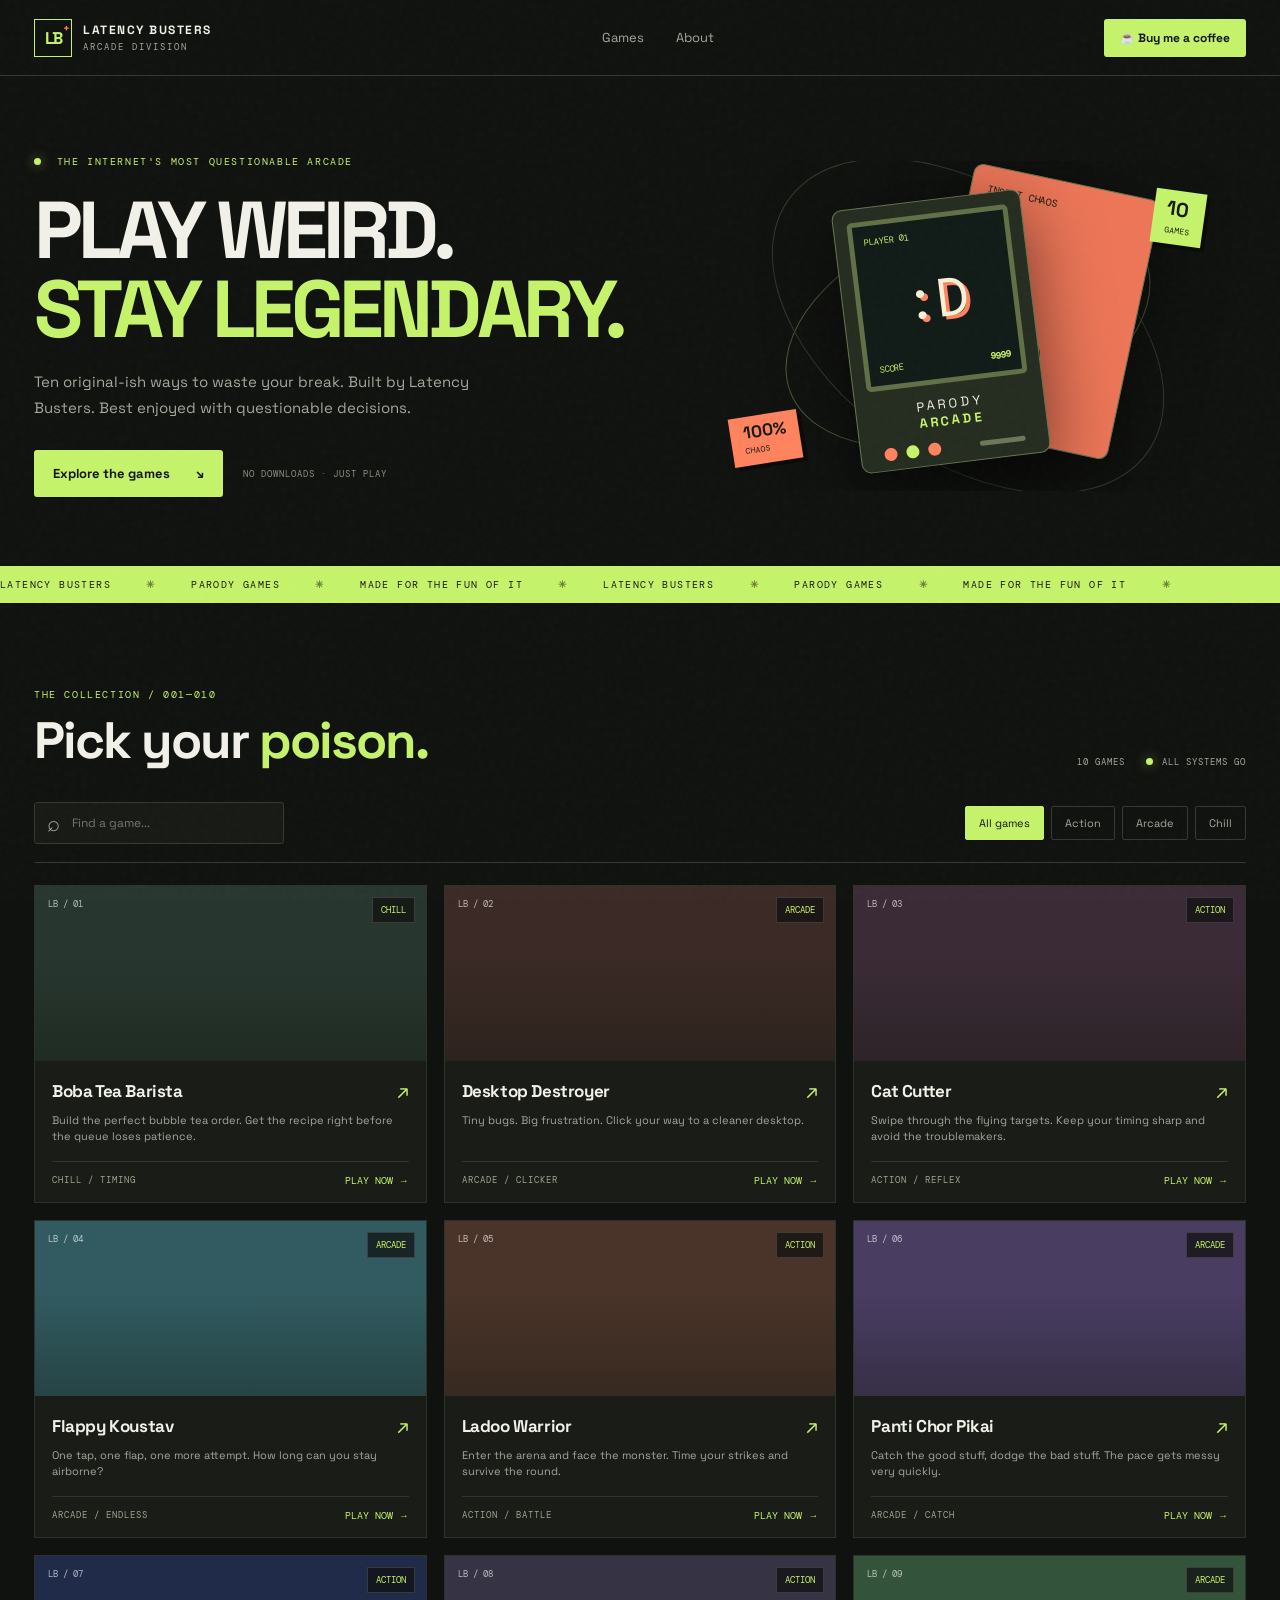
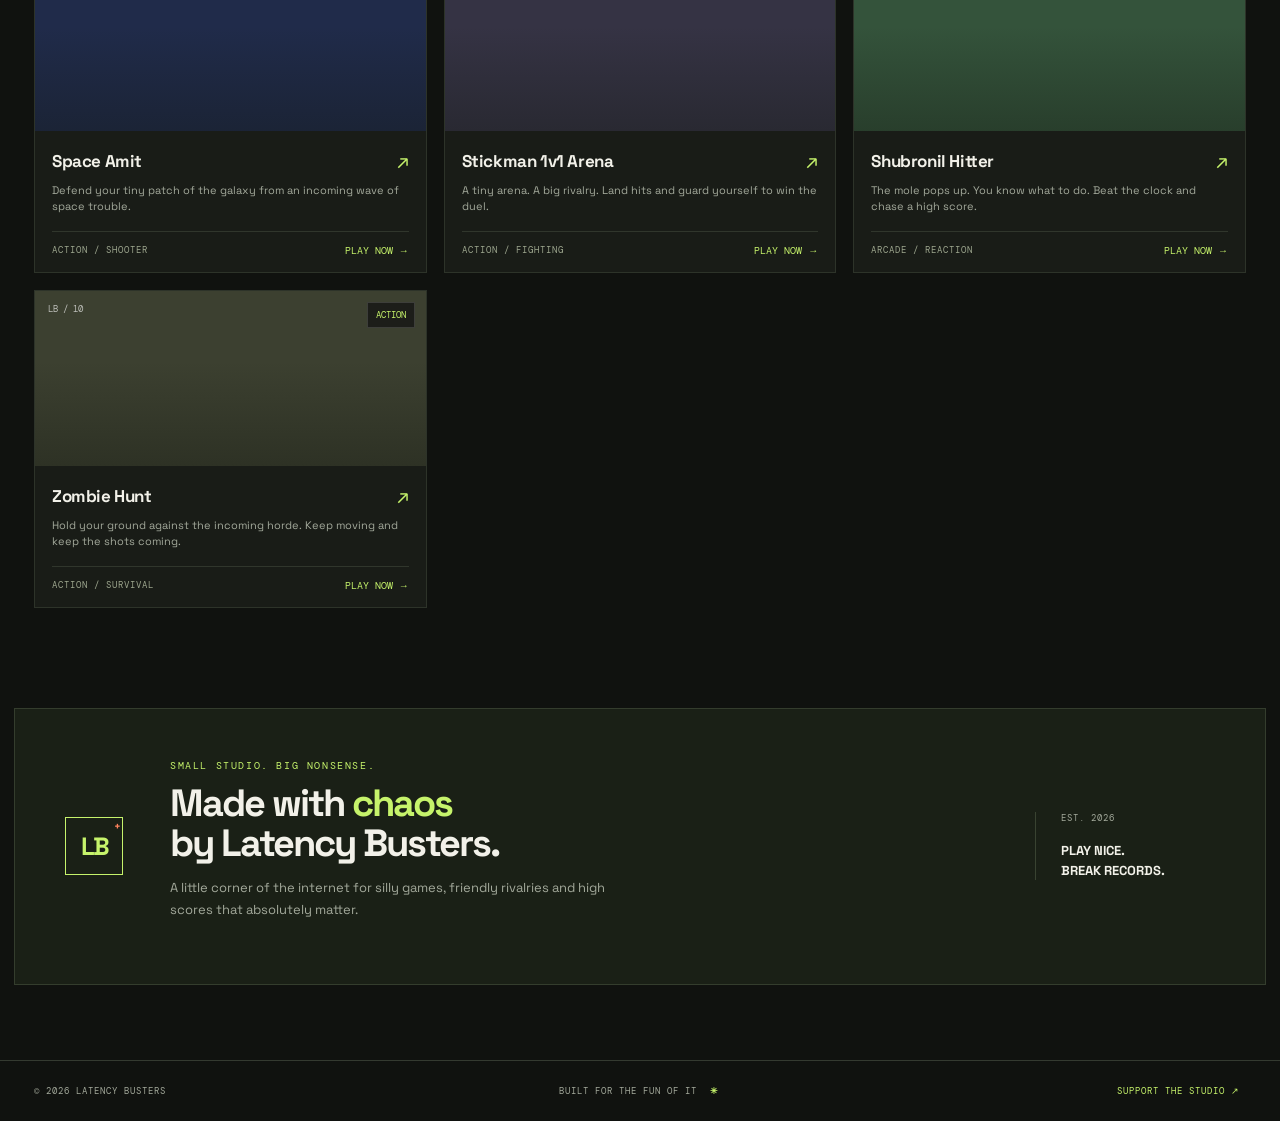
==== index.html @ 178f2580 "Add files via upload" ====
<!doctype html>
<html lang="en">
<head>
<meta charset="utf-8"><meta name="viewport" content="width=device-width,initial-scale=1,viewport-fit=cover">
<meta name="theme-color" content="#10120f"><meta name="description" content="Parody Games by Latency Busters — a collection of chaotic mini games.">
<title>Parody Games — Latency Busters</title><link rel="stylesheet" href="style.css">
</head>
<body>
<div class="noise"></div>
<header class="topbar">
 <a class="brand" href="#" aria-label="Parody Games home"><span class="brand-mark">LB<span>+</span></span><span class="brand-copy">LATENCY BUSTERS<small>ARCADE DIVISION</small></span></a>
 <nav><a href="#games">Games</a><a href="#about">About</a></nav>
 <button class="coffee top-coffee" id="coffeeTop">☕ <span>Buy me a coffee</span></button>
</header>
<main>
 <section class="hero">
  <div class="hero-copy">
   <div class="eyebrow"><i></i> THE INTERNET'S MOST QUESTIONABLE ARCADE</div>
   <h1>PLAY WEIRD.<br><em>STAY LEGENDARY.</em></h1>
   <p>Ten original-ish ways to waste your break. Built by Latency Busters. Best enjoyed with questionable decisions.</p>
   <div class="hero-actions"><a class="primary" href="#games">Explore the games <b>↘</b></a><span class="hero-note">NO DOWNLOADS · JUST PLAY</span></div>
  </div>
  <div class="hero-art" aria-label="Arcade illustration">
   <div class="orbit orbit-a"></div><div class="orbit orbit-b"></div><div class="arcade-card card-back"><span>INSERT CHAOS</span><b>LB</b></div>
   <div class="arcade-card card-front"><div class="screen"><span class="screen-label">PLAYER 01</span><div class="pixel-face">:D</div><span class="screen-score">SCORE <b>9999</b></span></div><div class="machine-brand">PARODY <strong>ARCADE</strong></div><div class="machine-controls"><i></i><i></i><i></i><span></span></div></div>
   <div class="sticker sticker-one">10<br><small>GAMES</small></div><div class="sticker sticker-two">100%<br><small>CHAOS</small></div>
  </div>
 </section>
 <section class="ticker"><div>LATENCY BUSTERS <b>✳</b> PARODY GAMES <b>✳</b> MADE FOR THE FUN OF IT <b>✳</b> LATENCY BUSTERS <b>✳</b> PARODY GAMES <b>✳</b> MADE FOR THE FUN OF IT <b>✳</b></div></section>
 <section class="library" id="games">
  <div class="section-head"><div><div class="eyebrow">THE COLLECTION / 001—010</div><h2>Pick your <em>poison.</em></h2></div><div class="library-meta"><span id="gameCount">10 GAMES</span><span class="live-dot"></span> ALL SYSTEMS GO</div></div>
  <div class="tools"><label class="search"><span>⌕</span><input id="search" placeholder="Find a game..." autocomplete="off"></label><div class="filters" id="filters"><button class="filter active" data-filter="all">All games</button><button class="filter" data-filter="action">Action</button><button class="filter" data-filter="arcade">Arcade</button><button class="filter" data-filter="chill">Chill</button></div></div>
  <div class="game-grid" id="gameGrid"></div>
  <div class="empty" id="empty" hidden>No games found. Try another search.</div>
 </section>
 <section class="about" id="about"><div class="about-mark">LB<span>+</span></div><div><div class="eyebrow">SMALL STUDIO. BIG NONSENSE.</div><h2>Made with <em>chaos</em><br>by Latency Busters.</h2><p>A little corner of the internet for silly games, friendly rivalries and high scores that absolutely matter.</p></div><div class="about-side"><span>EST. 2026</span><b>PLAY NICE.<br>BREAK RECORDS.</b></div></section>
</main>
<footer><span>© 2026 LATENCY BUSTERS</span><span>BUILT FOR THE FUN OF IT <b>✳</b></span><button class="text-coffee" id="coffeeFooter">SUPPORT THE STUDIO ↗</button></footer>
<div class="modal" id="gameModal" aria-hidden="true"><div class="modal-panel game-panel"><div class="modal-head"><div><span class="eyebrow">NOW PLAYING</span><h2 id="modalTitle">Game</h2></div><button class="close" id="closeGame" aria-label="Close game">×</button></div><div class="game-toolbar"><span id="gameHint">Tap or click to play</span><div><span class="score-pill">SCORE <b id="score">0</b></span><button class="mini-btn" id="restart">↻ Restart</button><button class="mini-btn" id="fullscreen">⛶</button></div></div><div class="stage-wrap"><canvas id="gameCanvas" width="900" height="560"></canvas><div class="game-overlay" id="gameOverlay"><div class="overlay-box"><span class="eyebrow">READY?</span><h3 id="overlayTitle">Let's play.</h3><p id="overlayText">Tap start when you're ready.</p><button class="primary" id="startGame">START GAME <b>→</b></button></div></div></div><div class="mobile-controls" id="mobileControls"><button data-control="left">◀</button><button data-control="action">●</button><button data-control="right">▶</button></div><p class="game-footnote">Tip: On mobile, use touch controls or tap directly on the game.</p></div></div>
<div class="modal" id="coffeeModal" aria-hidden="true"><div class="modal-panel coffee-panel"><button class="close" id="closeCoffee" aria-label="Close">×</button><div class="coffee-icon">☕</div><div class="eyebrow">KEEP THE CHAOS ALIVE</div><h2>Buy us a <em>coffee.</em></h2><p>If you enjoyed the games, you can support the tiny studio behind them. Every little bit helps us build more nonsense.</p><div class="upi-box"><span>UPI ID</span><b id="upiText">7001536469@fam</b><button id="copyUpi">COPY</button></div><img class="qr" id="upiQr" alt="UPI payment QR code"><a class="primary pay-link" id="upiPay" href="#">OPEN UPI APP <b>↗</b></a><small class="fineprint">Scan with any UPI app. Please enter an amount of your choice.</small></div></div>
<script src="app.js"></script>
</body></html>
---- style.css ----
@import url('https://fonts.googleapis.com/css2?family=DM+Mono:wght@400;500&family=Space+Grotesk:wght@400;500;600;700&display=swap');
:root{--bg:#10120f;--panel:#191c17;--panel2:#20251e;--ink:#f2f1e9;--muted:#a3a99b;--lime:#c6f36b;--line:#343a30;--orange:#ff835e}*{box-sizing:border-box}html{scroll-behavior:smooth}body{margin:0;background:var(--bg);color:var(--ink);font-family:'Space Grotesk',sans-serif;overflow-x:hidden}.noise{pointer-events:none;position:fixed;inset:0;opacity:.035;z-index:10;background-image:url("data:image/svg+xml,%3Csvg viewBox='0 0 180 180' xmlns='http://www.w3.org/2000/svg'%3E%3Cfilter id='n'%3E%3CfeTurbulence type='fractalNoise' baseFrequency='.9' numOctaves='3' stitchTiles='stitch'/%3E%3C/filter%3E%3Crect width='100%25' height='100%25' filter='url(%23n)' opacity='.7'/%3E%3C/svg%3E")}.topbar{height:76px;max-width:1320px;margin:auto;padding:0 34px;display:flex;align-items:center;border-bottom:1px solid var(--line);position:relative;z-index:2}.brand{display:flex;gap:11px;align-items:center;color:inherit;text-decoration:none}.brand-mark,.about-mark{width:38px;height:38px;border:1px solid var(--lime);color:var(--lime);display:grid;place-items:center;font-weight:700;letter-spacing:-2px;font-size:17px;position:relative}.brand-mark span,.about-mark span{font-size:11px;position:absolute;right:3px;top:1px;color:var(--orange)}.brand-copy{font-size:12px;font-weight:700;letter-spacing:1.5px}.brand-copy small{display:block;color:var(--muted);font:9px 'DM Mono';letter-spacing:2px;margin-top:3px}.topbar nav{display:flex;gap:32px;margin:auto;font-size:13px}.topbar nav a{color:var(--muted);text-decoration:none}.topbar nav a:hover{color:var(--lime)}button{font:inherit;cursor:pointer}.coffee{background:var(--lime);border:0;color:#14170f;padding:11px 16px;font-weight:700;font-size:12px;border-radius:3px}.coffee:hover,.primary:hover{transform:translateY(-2px);filter:brightness(1.08)}.hero{max-width:1320px;margin:auto;min-height:490px;padding:78px 34px 68px;display:grid;grid-template-columns:1fr .9fr;align-items:center;gap:40px}.eyebrow{font:10px 'DM Mono',monospace;letter-spacing:1.6px;color:var(--lime)}.eyebrow i,.live-dot{display:inline-block;width:7px;height:7px;background:var(--lime);border-radius:50%;margin-right:8px;box-shadow:0 0 12px #c6f36b80}.hero h1{font-size:clamp(48px,6.3vw,84px);line-height:.98;letter-spacing:-5px;margin:23px 0 20px;font-weight:700}.hero h1 em,.section-head h2 em,.about h2 em,.coffee-panel h2 em{font-style:normal;color:var(--lime)}.hero-copy>p{max-width:450px;color:var(--muted);font-size:15px;line-height:1.7}.hero-actions{display:flex;align-items:center;gap:20px;margin-top:30px}.primary{display:inline-flex;gap:26px;align-items:center;padding:15px 19px;background:var(--lime);color:#14170f;text-decoration:none;border:0;border-radius:3px;font-weight:700;font-size:13px;transition:.2s}.hero-note{font:9px 'DM Mono';letter-spacing:1px;color:#8a9182}.hero-art{height:330px;position:relative;display:grid;place-items:center;overflow:hidden}.orbit{position:absolute;border:1px solid #4b5b38;border-radius:50%;transform:rotate(-20deg)}.orbit-a{width:380px;height:220px}.orbit-b{width:440px;height:270px;transform:rotate(35deg);border-color:#303c2a}.arcade-card{position:absolute;width:190px;height:265px;border:1px solid #67754f;border-radius:10px;background:#222b1d;box-shadow:0 20px 70px #0008}.card-back{transform:translate(73px,-15px) rotate(12deg);background:#ed7657;color:#191a13;display:flex;flex-direction:column;justify-content:space-between;padding:16px;font:10px 'DM Mono'}.card-back b{font-size:82px;letter-spacing:-9px}.card-front{transform:translate(-27px,5px) rotate(-7deg);padding:13px;background:#252c20}.screen{height:170px;background:#111b17;border:5px solid #617047;border-radius:5px;padding:10px;display:flex;flex-direction:column;justify-content:space-between;color:var(--lime);font:9px 'DM Mono'}.pixel-face{font-size:54px;text-align:center;color:#f7f1d5;text-shadow:3px 3px var(--orange)}.screen-score{display:flex;justify-content:space-between}.machine-brand{text-align:center;margin:12px;font-size:13px;letter-spacing:3px}.machine-brand strong{color:var(--lime)}.machine-controls{display:flex;align-items:center;gap:9px;padding:0 10px}.machine-controls i{width:13px;height:13px;background:var(--orange);border-radius:50%}.machine-controls i:nth-child(2){background:var(--lime)}.machine-controls span{height:5px;width:46px;background:#6c775a;border-radius:5px;margin-left:auto}.sticker{position:absolute;background:var(--lime);color:#171a12;padding:9px 13px;font-weight:700;font-size:20px;line-height:.9;transform:rotate(8deg);box-shadow:4px 4px 0 #0006}.sticker small{font:8px 'DM Mono'}.sticker-one{top:30px;right:42px}.sticker-two{bottom:28px;left:40px;background:var(--orange);transform:rotate(-9deg);font-size:17px}.ticker{overflow:hidden;background:var(--lime);color:#171a12;padding:12px 0;white-space:nowrap;font:10px 'DM Mono';letter-spacing:1.4px}.ticker div{width:max-content;animation:marquee 35s linear infinite}.ticker b{margin:0 28px;color:#687f35}@keyframes marquee{to{transform:translateX(-50%)}}.library{max-width:1320px;margin:auto;padding:85px 34px 100px}.section-head{display:flex;align-items:end;justify-content:space-between}.section-head h2,.about h2{font-size:clamp(34px,4vw,52px);letter-spacing:-2px;line-height:1.05;margin:13px 0 0}.library-meta{font:9px 'DM Mono';letter-spacing:1px;color:var(--muted);display:flex;align-items:center;gap:9px}.library-meta .live-dot{margin:0 0 0 12px}.tools{display:flex;justify-content:space-between;gap:15px;align-items:center;margin:34px 0 22px;padding-bottom:18px;border-bottom:1px solid var(--line)}.search{height:42px;width:250px;display:flex;align-items:center;gap:10px;border:1px solid var(--line);background:#171a15;padding:0 12px;border-radius:3px;color:var(--muted)}.search span{font-size:22px}.search input{border:0;outline:0;background:none;color:var(--ink);width:100%;font:12px 'Space Grotesk'}.filters{display:flex;gap:7px}.filter{border:1px solid var(--line);color:var(--muted);background:none;padding:9px 13px;border-radius:2px;font-size:11px}.filter.active,.filter:hover{background:var(--lime);border-color:var(--lime);color:#151910}.game-grid{display:grid;grid-template-columns:repeat(3,1fr);gap:17px}.game-card{background:var(--panel);border:1px solid #2d3329;min-width:0;transition:.22s;cursor:pointer;position:relative;overflow:hidden}.game-card:hover{transform:translateY(-5px);border-color:#748c4e;box-shadow:0 15px 35px #0003}.game-art{height:175px;position:relative;overflow:hidden;display:grid;place-items:center;background:var(--artbg,#242d20)}.game-art:after{content:"";position:absolute;inset:0;background:linear-gradient(0deg,#11150e55,transparent 60%)}.game-art img{max-width:75%;max-height:145px;object-fit:contain;position:relative;z-index:1;filter:drop-shadow(0 10px 10px #0006);transition:.3s}.game-card:hover .game-art img{transform:scale(1.08) rotate(-2deg)}.art-number{position:absolute;top:12px;left:13px;font:9px 'DM Mono';color:#ffffffaa;z-index:2}.tag{position:absolute;top:11px;right:11px;z-index:2;background:#111b;color:var(--lime);font:9px 'DM Mono';padding:6px 8px;border:1px solid #ffffff25}.art-glyph{font-size:68px;position:relative;z-index:1;filter:drop-shadow(0 10px 12px #0005)}.game-info{padding:17px 17px 15px}.game-title-row{display:flex;justify-content:space-between;gap:10px;align-items:center}.game-info h3{font-size:17px;letter-spacing:-.4px;margin:0}.arrow{color:var(--lime);font-size:20px;transition:.2s}.game-card:hover .arrow{transform:translate(3px,-3px)}.game-info p{color:var(--muted);font-size:11px;line-height:1.5;margin:8px 0 15px;min-height:34px}.game-bottom{display:flex;justify-content:space-between;align-items:center;border-top:1px solid #30362c;padding-top:12px}.game-type{font:9px 'DM Mono';letter-spacing:1px;color:#9da68e}.play-label{font:10px 'DM Mono';color:var(--lime)}.empty{text-align:center;color:var(--muted);padding:55px}.about{max-width:1252px;margin:0 auto 75px;padding:50px;background:#1a2016;border:1px solid #343d2d;display:grid;grid-template-columns:70px 1fr 180px;gap:35px;align-items:center}.about-mark{width:58px;height:58px;font-size:25px}.about h2{font-size:38px;margin:12px 0}.about p{color:var(--muted);max-width:460px;font-size:13px;line-height:1.7}.about-side{border-left:1px solid #394331;padding-left:25px;display:flex;flex-direction:column;gap:17px}.about-side span,footer{font:9px 'DM Mono';letter-spacing:1px;color:var(--muted)}.about-side b{font-size:13px;line-height:1.5}footer{max-width:1320px;margin:auto;border-top:1px solid var(--line);padding:23px 34px;display:flex;justify-content:space-between;align-items:center}footer b{color:var(--lime);margin-left:7px}.text-coffee{background:none;border:0;color:var(--lime);font:9px 'DM Mono';letter-spacing:1px}.modal{display:none;position:fixed;inset:0;background:#050704df;z-index:20;align-items:center;justify-content:center;padding:16px;backdrop-filter:blur(8px)}.modal.open{display:flex}.modal-panel{background:#171b14;border:1px solid #424d37;width:min(980px,100%);max-height:95dvh;overflow:auto;padding:22px}.modal-head{display:flex;justify-content:space-between;align-items:center}.modal-head h2{font-size:25px;margin:5px 0 12px}.close{border:1px solid var(--line);background:none;color:var(--ink);width:38px;height:38px;font-size:25px;border-radius:2px}.game-toolbar{display:flex;justify-content:space-between;align-items:center;border-top:1px solid var(--line);padding:12px 0;color:var(--muted);font-size:11px}.game-toolbar>div{display:flex;gap:8px;align-items:center}.score-pill,.mini-btn{font:10px 'DM Mono';padding:8px 10px;border:1px solid var(--line);background:#20261b;color:var(--ink)}.score-pill b{color:var(--lime);margin-left:5px}.mini-btn:hover{border-color:var(--lime)}.stage-wrap{position:relative;width:100%;background:#090d0a;border:1px solid #3a4431;overflow:hidden;aspect-ratio:900/560}.stage-wrap canvas{width:100%;height:100%;display:block;touch-action:none}.game-overlay{position:absolute;inset:0;display:grid;place-items:center;background:#080c09b8;backdrop-filter:blur(3px)}.game-overlay.hidden{display:none}.overlay-box{text-align:center;padding:20px}.overlay-box h3{font-size:38px;letter-spacing:-1px;margin:10px 0}.overlay-box p{color:#bdc4b5;font-size:13px;margin-bottom:22px}.game-footnote{color:var(--muted);font-size:10px}.mobile-controls{display:none;justify-content:center;gap:15px;padding:10px}.mobile-controls button{width:55px;height:42px;border:1px solid var(--line);background:#242b1e;color:var(--lime);border-radius:4px}.coffee-panel{width:min(420px,100%);text-align:center;position:relative;padding:34px}.coffee-panel>.close{position:absolute;right:13px;top:13px}.coffee-icon{font-size:44px;margin:5px 0 15px}.coffee-panel h2{font-size:34px;letter-spacing:-1px;margin:10px 0}.coffee-panel>p{font-size:12px;line-height:1.7;color:var(--muted)}.upi-box{display:flex;align-items:center;justify-content:space-between;gap:8px;border:1px solid var(--line);background:#10140e;padding:12px;margin:22px 0 15px;text-align:left}.upi-box span{font:9px 'DM Mono';color:var(--muted)}.upi-box b{font:12px 'DM Mono'}.upi-box button{background:none;color:var(--lime);border:0;font:10px 'DM Mono'}.qr{width:170px;height:170px;display:block;margin:15px auto;background:#fff;padding:8px}.pay-link{justify-content:center;width:100%;margin:4px 0 10px}.fineprint{font-size:9px;color:var(--muted)}@media(max-width:800px){.hero{grid-template-columns:1fr;padding-top:58px;gap:10px}.hero-art{height:270px}.hero h1{font-size:clamp(52px,11vw,76px)}.game-grid{grid-template-columns:repeat(2,1fr)}.about{margin:0 20px 55px;grid-template-columns:55px 1fr;padding:28px;gap:20px}.about-side{grid-column:2;border-left:0;border-top:1px solid var(--line);padding:15px 0 0}.about-side{flex-direction:row;justify-content:space-between}.topbar{padding:0 20px}.library{padding:65px 20px 75px}.hero{padding-left:20px;padding-right:20px}.topbar nav{gap:15px}.top-coffee{padding:10px}.top-coffee span{display:none}}@media(max-width:520px){.topbar{height:65px}.brand-copy{font-size:10px}.topbar nav{font-size:11px;gap:13px}.hero{padding-top:45px;min-height:0}.hero h1{letter-spacing:-3px}.hero-copy>p{font-size:13px}.hero-actions{gap:12px;flex-wrap:wrap}.hero-note{font-size:8px}.hero-art{height:240px}.arcade-card{transform:scale(.84) translate(-27px,5px) rotate(-7deg)}.card-back{transform:scale(.84) translate(73px,-15px) rotate(12deg)}.sticker-one{right:10px}.sticker-two{left:8px}.section-head{align-items:start;gap:10px;flex-direction:column}.section-head h2{font-size:38px}.library-meta{margin-top:12px}.tools{align-items:stretch;flex-direction:column}.search{width:100%}.filters{overflow:auto}.filter{white-space:nowrap}.game-grid{gap:10px}.game-art{height:125px}.game-art img{max-height:105px}.art-glyph{font-size:48px}.game-info{padding:12px}.game-info h3{font-size:14px}.game-info p{font-size:10px;min-height:45px}.game-bottom{padding-top:9px}.game-type,.play-label{font-size:8px}.about{margin:0 14px 40px;padding:22px;grid-template-columns:1fr;gap:15px}.about-mark{width:45px;height:45px}.about h2{font-size:31px}.about-side{grid-column:1}footer{padding:20px;gap:10px;flex-wrap:wrap;font-size:8px}.modal{padding:0;align-items:end}.modal-panel{max-height:96dvh;padding:16px;border-radius:12px 12px 0 0}.modal-head h2{font-size:21px}.game-toolbar{font-size:9px}.score-pill,.mini-btn{font-size:9px;padding:7px}.mobile-controls{display:flex}.game-footnote{font-size:9px}.overlay-box h3{font-size:30px}}
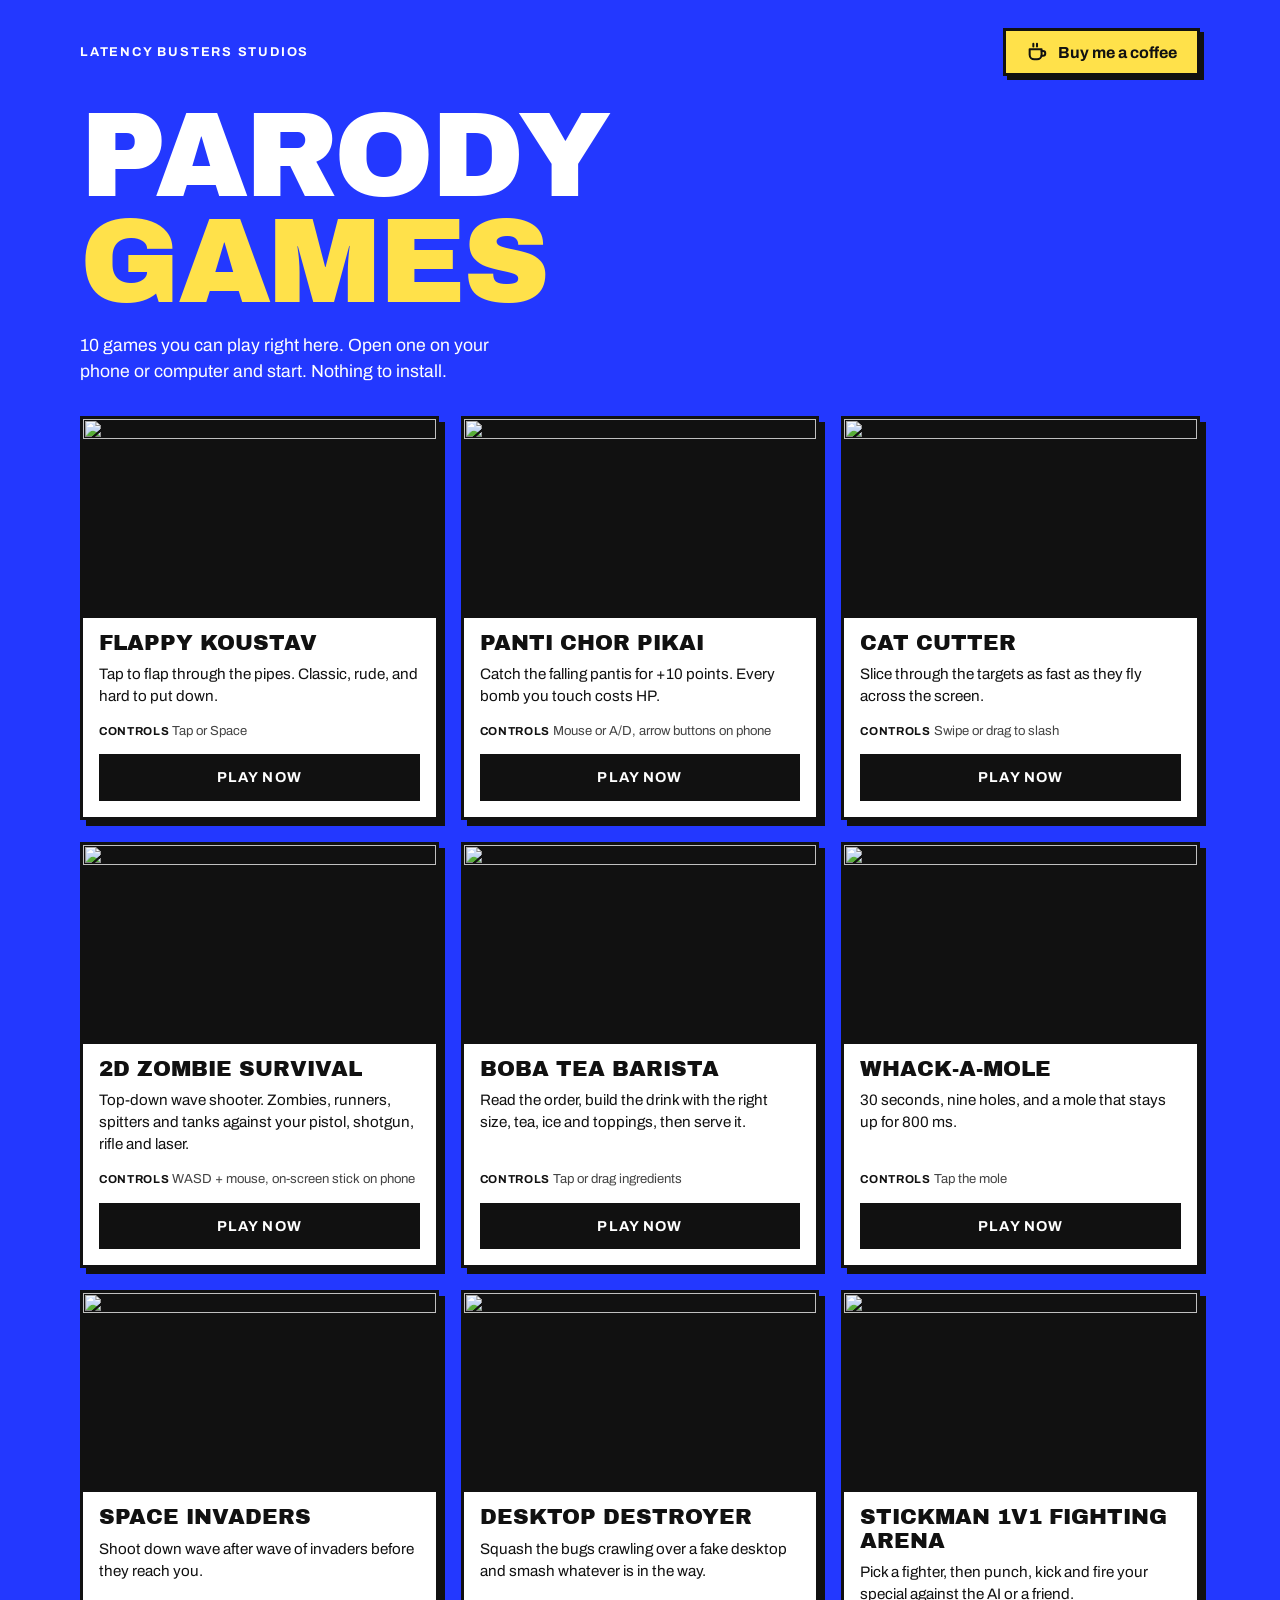
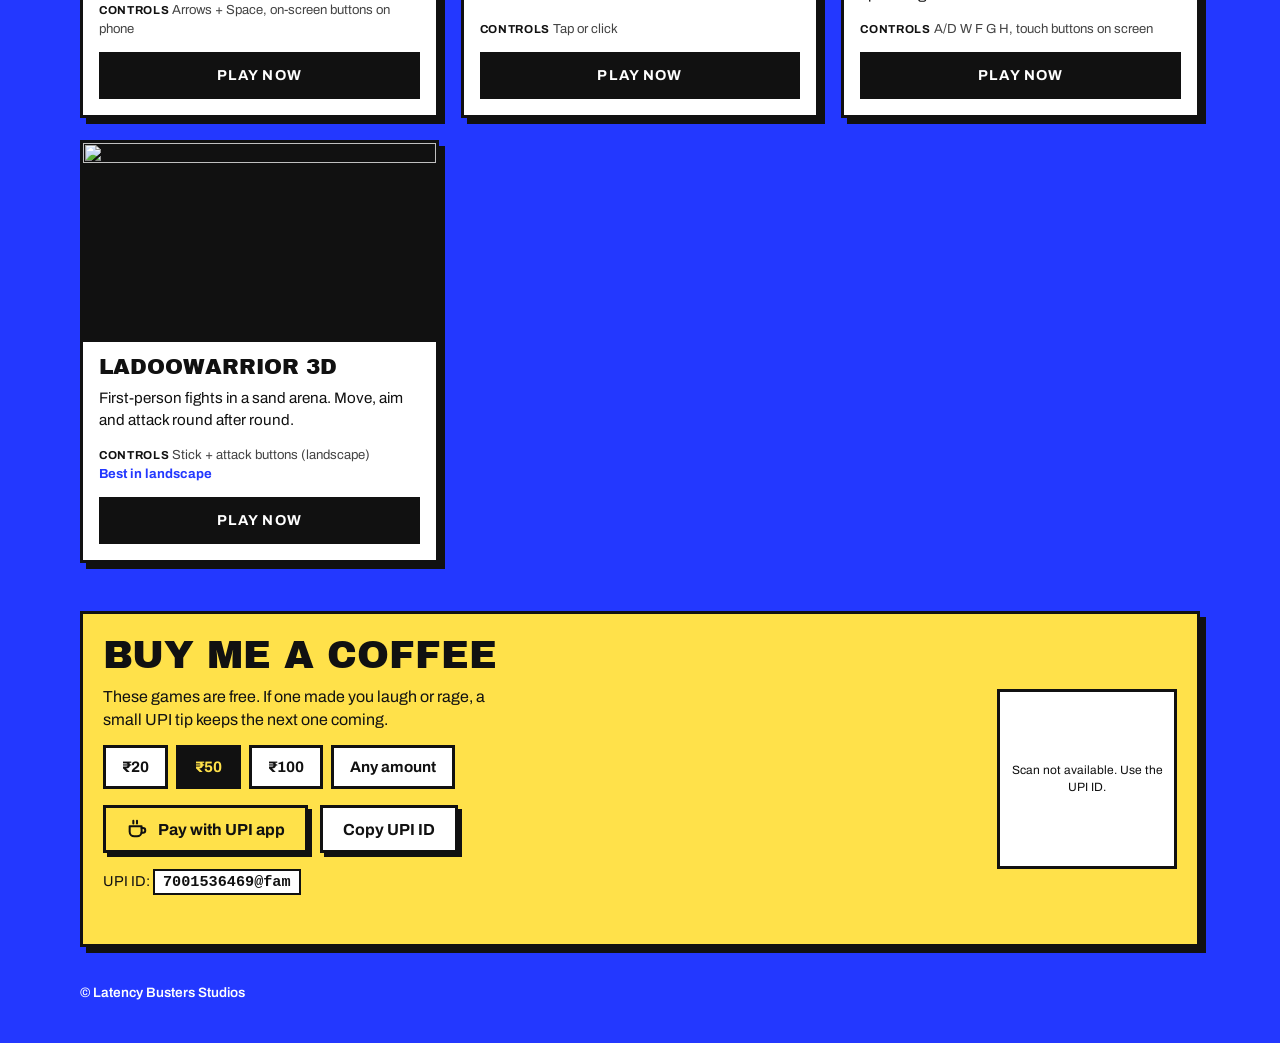
==== commit 5ad222b4: "Add files via upload" ====
--- a/index.html
+++ b/index.html
@@ -1,42 +1,255 @@
 <!doctype html>
 <html lang="en">
 <head>
-<meta charset="utf-8"><meta name="viewport" content="width=device-width,initial-scale=1,viewport-fit=cover">
-<meta name="theme-color" content="#10120f"><meta name="description" content="Parody Games by Latency Busters — a collection of chaotic mini games.">
-<title>Parody Games — Latency Busters</title><link rel="stylesheet" href="style.css">
+<meta charset="utf-8">
+<meta name="viewport" content="width=device-width,initial-scale=1,viewport-fit=cover">
+<meta name="claude:viewport-fit-sides" content="cover">
+<meta name="theme-color" content="#2338ff">
+<link rel="manifest" href="manifest.webmanifest">
+<link rel="icon" href="icon-192.png">
+<title>Parody Games</title>
+<link rel="stylesheet" href="https://fonts.googleapis.com/css2?family=Archivo+Black&family=Archivo:wght@400;600;700&display=swap">
+<style>
+/* Layout: poster-style header on a flat blue ground, then a one-column (phone) to three-column (desktop) wall of outlined game cards, then a UPI tip panel. Single committed light-on-blue look. */
+:root{
+  --ground:#2338ff;
+  --paper:#ffffff;
+  --ink:#111111;
+  --hit:#ffe14a;
+  --soft:#e9ecff;
+  --font-display:"Archivo Black","Arial Black",Impact,sans-serif;
+  --font-body:"Archivo","Segoe UI",Roboto,system-ui,sans-serif;
+  color-scheme:light;
+}
+*{box-sizing:border-box;-webkit-tap-highlight-color:transparent}
+html{background:var(--ground)}
+body{
+  margin:0;background:var(--ground);color:var(--ink);font-family:var(--font-body);font-size:16px;line-height:1.45;
+  padding-inline:max(16px,env(safe-area-inset-left,0px)) max(16px,env(safe-area-inset-right,0px));
+  padding-block:0 40px;
+}
+.wrap{max-width:1120px;margin:0 auto}
+header{padding-block:28px 32px;color:var(--paper)}
+.top{display:flex;justify-content:space-between;align-items:center;gap:12px;flex-wrap:wrap}
+.studio{margin:0;font-weight:700;font-size:.8rem;letter-spacing:.14em;text-transform:uppercase}
+h1{font-family:var(--font-display);font-weight:400;font-size:clamp(3rem,13vw,7.5rem);line-height:.88;margin:28px 0 18px;letter-spacing:-.02em;text-transform:uppercase}
+h1 span{color:var(--hit)}
+.lead{max-width:44ch;margin:0;font-size:1.1rem}
+.btn{
+  display:inline-flex;align-items:center;justify-content:center;gap:10px;min-height:48px;padding:0 20px;
+  background:var(--hit);color:var(--ink);border:3px solid var(--ink);border-radius:0;box-shadow:4px 4px 0 var(--ink);
+  font:700 1rem var(--font-body);text-decoration:none;cursor:pointer;
+}
+.btn:active{transform:translate(3px,3px);box-shadow:1px 1px 0 var(--ink)}
+.btn:focus-visible,.card:focus-visible,.chip:focus-visible{outline:3px solid var(--paper);outline-offset:3px}
+.btn svg{width:22px;height:22px;flex:none}
+.grid{display:grid;grid-template-columns:repeat(auto-fill,minmax(min(100%,300px),1fr));gap:22px;margin:0;padding:0;list-style:none}
+.grid>li{display:flex;min-width:0}
+.card{
+  flex:1;display:flex;flex-direction:column;min-width:0;background:var(--paper);color:var(--ink);text-decoration:none;
+  border:3px solid var(--ink);box-shadow:6px 6px 0 var(--ink);
+}
+.card:active{transform:translate(4px,4px);box-shadow:2px 2px 0 var(--ink)}
+.card img{display:block;width:100%;height:auto;aspect-ratio:16/9;object-fit:cover;background:var(--ink);border-bottom:3px solid var(--ink)}
+.info{display:flex;flex-direction:column;gap:8px;padding:14px 16px 16px;flex:1}
+.card h2{font-family:var(--font-display);font-weight:400;font-size:1.35rem;line-height:1.1;margin:0;text-transform:uppercase}
+.card p{margin:0;font-size:.95rem}
+.ctl{margin-top:auto!important;padding-top:6px;font-size:.82rem!important;color:#444}
+.ctl span::before{content:"Controls  ";font-weight:700;color:var(--ink);text-transform:uppercase;letter-spacing:.06em;font-size:.72rem}
+.ctl em{display:block;font-style:normal;font-weight:700;color:var(--ground)}
+.play{margin-top:6px;align-self:stretch;text-align:center;background:var(--ink);color:var(--paper);font-weight:700;letter-spacing:.08em;text-transform:uppercase;padding:13px 0;font-size:.9rem}
+.card:hover .play{background:var(--ground)}
+.coffee{margin-top:48px;background:var(--hit);border:3px solid var(--ink);box-shadow:6px 6px 0 var(--ink);padding:22px 20px;display:grid;grid-template-columns:1fr auto;gap:24px;align-items:center}
+.coffee h2{font-family:var(--font-display);font-weight:400;font-size:clamp(1.6rem,6vw,2.4rem);line-height:1;margin:0 0 10px;text-transform:uppercase}
+.coffee p{margin:0 0 14px;max-width:46ch}
+.chips{display:flex;gap:8px;flex-wrap:wrap;margin-bottom:16px}
+.chip{min-height:44px;padding:0 16px;background:var(--paper);color:var(--ink);border:3px solid var(--ink);font:700 .95rem var(--font-body);cursor:pointer}
+.chip[aria-pressed="true"]{background:var(--ink);color:var(--hit)}
+.actions{display:flex;gap:12px;flex-wrap:wrap;align-items:center}
+.btn.alt{background:var(--paper)}
+.coffee .upi{margin:18px 0 0;font-size:.9rem;word-break:break-all}
+.upi code{font:700 .95rem ui-monospace,Menlo,Consolas,monospace;background:var(--paper);border:2px solid var(--ink);padding:2px 8px}
+.qr{background:#fff;border:3px solid var(--ink);padding:10px;width:180px;height:180px;display:grid;place-items:center}
+.qr img,.qr canvas{display:block;max-width:100%;height:auto}
+.qr small{font-size:.75rem;text-align:center}
+.status{min-height:1.2em;font-size:.85rem;font-weight:700;margin-top:8px}
+footer{margin-top:36px;color:var(--paper);font-size:.85rem;font-weight:600}
+@media (max-width:640px){
+  .coffee{grid-template-columns:1fr}
+  .qr{display:none}
+  .btn{width:100%}
+  .top .btn{width:auto}
+}
+@media (hover:none){.card:hover .play{background:var(--ink)}}
+@media (prefers-reduced-motion:reduce){*{transition:none!important}}
+</style>
 </head>
 <body>
-<div class="noise"></div>
-<header class="topbar">
- <a class="brand" href="#" aria-label="Parody Games home"><span class="brand-mark">LB<span>+</span></span><span class="brand-copy">LATENCY BUSTERS<small>ARCADE DIVISION</small></span></a>
- <nav><a href="#games">Games</a><a href="#about">About</a></nav>
- <button class="coffee top-coffee" id="coffeeTop">☕ <span>Buy me a coffee</span></button>
-</header>
-<main>
- <section class="hero">
-  <div class="hero-copy">
-   <div class="eyebrow"><i></i> THE INTERNET'S MOST QUESTIONABLE ARCADE</div>
-   <h1>PLAY WEIRD.<br><em>STAY LEGENDARY.</em></h1>
-   <p>Ten original-ish ways to waste your break. Built by Latency Busters. Best enjoyed with questionable decisions.</p>
-   <div class="hero-actions"><a class="primary" href="#games">Explore the games <b>↘</b></a><span class="hero-note">NO DOWNLOADS · JUST PLAY</span></div>
-  </div>
-  <div class="hero-art" aria-label="Arcade illustration">
-   <div class="orbit orbit-a"></div><div class="orbit orbit-b"></div><div class="arcade-card card-back"><span>INSERT CHAOS</span><b>LB</b></div>
-   <div class="arcade-card card-front"><div class="screen"><span class="screen-label">PLAYER 01</span><div class="pixel-face">:D</div><span class="screen-score">SCORE <b>9999</b></span></div><div class="machine-brand">PARODY <strong>ARCADE</strong></div><div class="machine-controls"><i></i><i></i><i></i><span></span></div></div>
-   <div class="sticker sticker-one">10<br><small>GAMES</small></div><div class="sticker sticker-two">100%<br><small>CHAOS</small></div>
-  </div>
- </section>
- <section class="ticker"><div>LATENCY BUSTERS <b>✳</b> PARODY GAMES <b>✳</b> MADE FOR THE FUN OF IT <b>✳</b> LATENCY BUSTERS <b>✳</b> PARODY GAMES <b>✳</b> MADE FOR THE FUN OF IT <b>✳</b></div></section>
- <section class="library" id="games">
-  <div class="section-head"><div><div class="eyebrow">THE COLLECTION / 001—010</div><h2>Pick your <em>poison.</em></h2></div><div class="library-meta"><span id="gameCount">10 GAMES</span><span class="live-dot"></span> ALL SYSTEMS GO</div></div>
-  <div class="tools"><label class="search"><span>⌕</span><input id="search" placeholder="Find a game..." autocomplete="off"></label><div class="filters" id="filters"><button class="filter active" data-filter="all">All games</button><button class="filter" data-filter="action">Action</button><button class="filter" data-filter="arcade">Arcade</button><button class="filter" data-filter="chill">Chill</button></div></div>
-  <div class="game-grid" id="gameGrid"></div>
-  <div class="empty" id="empty" hidden>No games found. Try another search.</div>
- </section>
- <section class="about" id="about"><div class="about-mark">LB<span>+</span></div><div><div class="eyebrow">SMALL STUDIO. BIG NONSENSE.</div><h2>Made with <em>chaos</em><br>by Latency Busters.</h2><p>A little corner of the internet for silly games, friendly rivalries and high scores that absolutely matter.</p></div><div class="about-side"><span>EST. 2026</span><b>PLAY NICE.<br>BREAK RECORDS.</b></div></section>
-</main>
-<footer><span>© 2026 LATENCY BUSTERS</span><span>BUILT FOR THE FUN OF IT <b>✳</b></span><button class="text-coffee" id="coffeeFooter">SUPPORT THE STUDIO ↗</button></footer>
-<div class="modal" id="gameModal" aria-hidden="true"><div class="modal-panel game-panel"><div class="modal-head"><div><span class="eyebrow">NOW PLAYING</span><h2 id="modalTitle">Game</h2></div><button class="close" id="closeGame" aria-label="Close game">×</button></div><div class="game-toolbar"><span id="gameHint">Tap or click to play</span><div><span class="score-pill">SCORE <b id="score">0</b></span><button class="mini-btn" id="restart">↻ Restart</button><button class="mini-btn" id="fullscreen">⛶</button></div></div><div class="stage-wrap"><canvas id="gameCanvas" width="900" height="560"></canvas><div class="game-overlay" id="gameOverlay"><div class="overlay-box"><span class="eyebrow">READY?</span><h3 id="overlayTitle">Let's play.</h3><p id="overlayText">Tap start when you're ready.</p><button class="primary" id="startGame">START GAME <b>→</b></button></div></div></div><div class="mobile-controls" id="mobileControls"><button data-control="left">◀</button><button data-control="action">●</button><button data-control="right">▶</button></div><p class="game-footnote">Tip: On mobile, use touch controls or tap directly on the game.</p></div></div>
-<div class="modal" id="coffeeModal" aria-hidden="true"><div class="modal-panel coffee-panel"><button class="close" id="closeCoffee" aria-label="Close">×</button><div class="coffee-icon">☕</div><div class="eyebrow">KEEP THE CHAOS ALIVE</div><h2>Buy us a <em>coffee.</em></h2><p>If you enjoyed the games, you can support the tiny studio behind them. Every little bit helps us build more nonsense.</p><div class="upi-box"><span>UPI ID</span><b id="upiText">7001536469@fam</b><button id="copyUpi">COPY</button></div><img class="qr" id="upiQr" alt="UPI payment QR code"><a class="primary pay-link" id="upiPay" href="#">OPEN UPI APP <b>↗</b></a><small class="fineprint">Scan with any UPI app. Please enter an amount of your choice.</small></div></div>
-<script src="app.js"></script>
-</body></html>+<div class="wrap">
+  <header>
+    <div class="top">
+      <p class="studio">Latency Busters Studios</p>
+      <a class="btn coffee-link" href="#coffee"><svg viewBox="0 0 24 24" fill="none" stroke="#111" stroke-width="2.2" stroke-linecap="round" stroke-linejoin="round" aria-hidden="true"><path d="M4 9h13v6a5 5 0 0 1-5 5H9a5 5 0 0 1-5-5V9z"/><path d="M17 11h1.5a2.5 2.5 0 0 1 0 5H17"/><path d="M8 3v3M12 3v3"/></svg>Buy me a coffee</a>
+    </div>
+    <h1>Parody<br><span>Games</span></h1>
+    <p class="lead">10 games you can play right here. Open one on your phone or computer and start. Nothing to install.</p>
+  </header>
+
+  <main>
+    <ul class="grid">
+    <li><a class="card" href="games/flappykoustav/index.html" aria-label="Play Flappy Koustav">
+      <img src="games/flappykoustav/thumb.png" alt="" width="800" height="450" loading="lazy">
+      <div class="info">
+        <h2>Flappy Koustav</h2>
+        <p>Tap to flap through the pipes. Classic, rude, and hard to put down.</p>
+        <p class="ctl"><span>Tap or Space</span></p>
+        <span class="play">Play now</span>
+      </div>
+    </a></li>
+    <li><a class="card" href="games/pantichorpikai/index.html" aria-label="Play Panti Chor Pikai">
+      <img src="games/pantichorpikai/thumb.png" alt="" width="800" height="450" loading="lazy">
+      <div class="info">
+        <h2>Panti Chor Pikai</h2>
+        <p>Catch the falling pantis for +10 points. Every bomb you touch costs HP.</p>
+        <p class="ctl"><span>Mouse or A/D, arrow buttons on phone</span></p>
+        <span class="play">Play now</span>
+      </div>
+    </a></li>
+    <li><a class="card" href="games/catcutter/index.html" aria-label="Play Cat Cutter">
+      <img src="games/catcutter/thumb.png" alt="" width="800" height="450" loading="lazy">
+      <div class="info">
+        <h2>Cat Cutter</h2>
+        <p>Slice through the targets as fast as they fly across the screen.</p>
+        <p class="ctl"><span>Swipe or drag to slash</span></p>
+        <span class="play">Play now</span>
+      </div>
+    </a></li>
+    <li><a class="card" href="games/zombiehunt/index.html" aria-label="Play 2D Zombie Survival">
+      <img src="games/zombiehunt/thumb.png" alt="" width="800" height="450" loading="lazy">
+      <div class="info">
+        <h2>2D Zombie Survival</h2>
+        <p>Top-down wave shooter. Zombies, runners, spitters and tanks against your pistol, shotgun, rifle and laser.</p>
+        <p class="ctl"><span>WASD + mouse, on-screen stick on phone</span></p>
+        <span class="play">Play now</span>
+      </div>
+    </a></li>
+    <li><a class="card" href="games/bobateashope/index.html" aria-label="Play Boba Tea Barista">
+      <img src="games/bobateashope/thumb.png" alt="" width="800" height="450" loading="lazy">
+      <div class="info">
+        <h2>Boba Tea Barista</h2>
+        <p>Read the order, build the drink with the right size, tea, ice and toppings, then serve it.</p>
+        <p class="ctl"><span>Tap or drag ingredients</span></p>
+        <span class="play">Play now</span>
+      </div>
+    </a></li>
+    <li><a class="card" href="games/subhronilhiter/index.html" aria-label="Play Whack-a-Mole">
+      <img src="games/subhronilhiter/thumb.png" alt="" width="800" height="450" loading="lazy">
+      <div class="info">
+        <h2>Whack-a-Mole</h2>
+        <p>30 seconds, nine holes, and a mole that stays up for 800 ms.</p>
+        <p class="ctl"><span>Tap the mole</span></p>
+        <span class="play">Play now</span>
+      </div>
+    </a></li>
+    <li><a class="card" href="games/spaceamit/index.html" aria-label="Play Space Invaders">
+      <img src="games/spaceamit/thumb.png" alt="" width="800" height="450" loading="lazy">
+      <div class="info">
+        <h2>Space Invaders</h2>
+        <p>Shoot down wave after wave of invaders before they reach you.</p>
+        <p class="ctl"><span>Arrows + Space, on-screen buttons on phone</span></p>
+        <span class="play">Play now</span>
+      </div>
+    </a></li>
+    <li><a class="card" href="games/break/index.html" aria-label="Play Desktop Destroyer">
+      <img src="games/break/thumb.png" alt="" width="800" height="450" loading="lazy">
+      <div class="info">
+        <h2>Desktop Destroyer</h2>
+        <p>Squash the bugs crawling over a fake desktop and smash whatever is in the way.</p>
+        <p class="ctl"><span>Tap or click</span></p>
+        <span class="play">Play now</span>
+      </div>
+    </a></li>
+    <li><a class="card" href="games/stickmanwar/index.html" aria-label="Play Stickman 1v1 Fighting Arena">
+      <img src="games/stickmanwar/thumb.png" alt="" width="800" height="450" loading="lazy">
+      <div class="info">
+        <h2>Stickman 1v1 Fighting Arena</h2>
+        <p>Pick a fighter, then punch, kick and fire your special against the AI or a friend.</p>
+        <p class="ctl"><span>A/D W F G H, touch buttons on screen</span></p>
+        <span class="play">Play now</span>
+      </div>
+    </a></li>
+    <li><a class="card" href="games/laddowarrior/index.html" aria-label="Play LadooWarrior 3D">
+      <img src="games/laddowarrior/thumb.png" alt="" width="800" height="450" loading="lazy">
+      <div class="info">
+        <h2>LadooWarrior 3D</h2>
+        <p>First-person fights in a sand arena. Move, aim and attack round after round.</p>
+        <p class="ctl"><span>Stick + attack buttons (landscape)</span><em>Best in landscape</em></p>
+        <span class="play">Play now</span>
+      </div>
+    </a></li>
+    </ul>
+
+    <section class="coffee" id="coffee" aria-labelledby="coffee-h">
+      <div>
+        <h2 id="coffee-h">Buy me a coffee</h2>
+        <p>These games are free. If one made you laugh or rage, a small UPI tip keeps the next one coming.</p>
+        <div class="chips" role="group" aria-label="Tip amount">
+          <button class="chip" type="button" data-amt="20" aria-pressed="false">₹20</button>
+          <button class="chip" type="button" data-amt="50" aria-pressed="true">₹50</button>
+          <button class="chip" type="button" data-amt="100" aria-pressed="false">₹100</button>
+          <button class="chip" type="button" data-amt="" aria-pressed="false">Any amount</button>
+        </div>
+        <div class="actions">
+          <a class="btn" id="payBtn" href="#"><svg viewBox="0 0 24 24" fill="none" stroke="#111" stroke-width="2.2" stroke-linecap="round" stroke-linejoin="round" aria-hidden="true"><path d="M4 9h13v6a5 5 0 0 1-5 5H9a5 5 0 0 1-5-5V9z"/><path d="M17 11h1.5a2.5 2.5 0 0 1 0 5H17"/><path d="M8 3v3M12 3v3"/></svg>Pay with UPI app</a>
+          <button class="btn alt" id="copyBtn" type="button">Copy UPI ID</button>
+        </div>
+        <p class="upi">UPI ID: <code id="upiId">7001536469@fam</code></p>
+        <p class="status" id="status" role="status"></p>
+      </div>
+      <div class="qr" id="qr" aria-label="UPI QR code"><small>QR code loads here</small></div>
+    </section>
+  </main>
+
+  <footer>© Latency Busters Studios</footer>
+</div>
+
+<script src="https://cdnjs.cloudflare.com/ajax/libs/qrcodejs/1.0.0/qrcode.min.js"></script>
+<script>
+(function(){
+  var VPA="7001536469@fam", NAME="Latency Busters Studios";
+  var amt="50";
+  var pay=document.getElementById("payBtn"), status=document.getElementById("status"), qrBox=document.getElementById("qr");
+  function link(){
+    var u="upi://pay?pa="+encodeURIComponent(VPA)+"&pn="+encodeURIComponent(NAME)+"&cu=INR&tn="+encodeURIComponent("Coffee for Parody Games");
+    if(amt) u+="&am="+amt;
+    return u;
+  }
+  function render(){
+    pay.href=link();
+    qrBox.innerHTML="";
+    try{ new QRCode(qrBox,{text:link(),width:160,height:160,correctLevel:QRCode.CorrectLevel.M}); }
+    catch(e){ qrBox.innerHTML="<small>Scan not available. Use the UPI ID.</small>"; }
+  }
+  document.querySelectorAll(".chip").forEach(function(c){
+    c.addEventListener("click",function(){
+      amt=c.getAttribute("data-amt");
+      document.querySelectorAll(".chip").forEach(function(x){x.setAttribute("aria-pressed",x===c?"true":"false");});
+      render();
+    });
+  });
+  document.getElementById("copyBtn").addEventListener("click",function(){
+    function ok(){status.textContent="Copied "+VPA;}
+    function fail(){
+      var r=document.createRange();r.selectNodeContents(document.getElementById("upiId"));
+      var s=window.getSelection();s.removeAllRanges();s.addRange(r);status.textContent="Press and hold the ID to copy it.";
+    }
+    try{ navigator.clipboard.writeText(VPA).then(ok,fail); }catch(e){ fail(); }
+  });
+  pay.addEventListener("click",function(){
+    setTimeout(function(){status.textContent="If nothing opened, scan the QR code or copy the UPI ID.";},1200);
+  });
+  render();
+})();
+</script>
+</body>
+</html>
